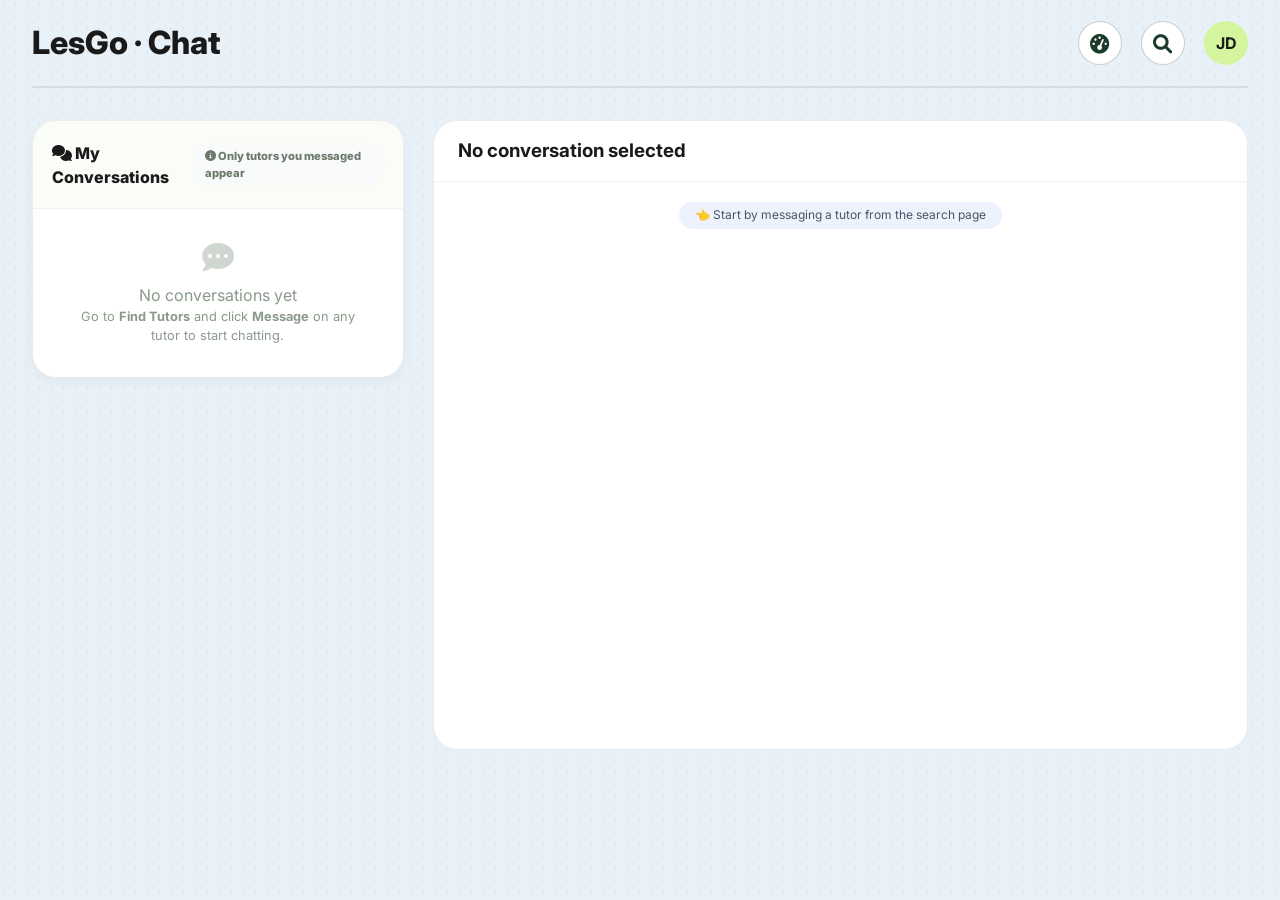
==== chat/index.html @ c5dcb2e4 "nn" ====
<!DOCTYPE html>
<html lang="en">
<head>
  <meta charset="UTF-8">
  <meta name="viewport" content="width=device-width, initial-scale=1.0, viewport-fit=cover">
  <title>LesGo · Tutor Chat & Confirm</title>
  <link href="https://fonts.googleapis.com/css2?family=Inter:opsz,wght@14..32,300;400;500;600;700;800&display=swap" rel="stylesheet">
  <link rel="stylesheet" href="https://cdnjs.cloudflare.com/ajax/libs/font-awesome/6.0.0-beta3/css/all.min.css">
  <style>
    * {
      margin: 0;
      padding: 0;
      box-sizing: border-box;
    }
    body {
      background: #e8f0f8;
      font-family: 'Inter', sans-serif;
      color: #1a1a1a;
      line-height: 1.5;
      min-height: 100vh;
    }
    body::before {
      content: "";
      position: fixed;
      top: 0;
      left: 0;
      width: 100%;
      height: 100%;
      background-image: radial-gradient(circle at 25% 40%, rgba(0,0,0,0.03) 1.5px, transparent 1.5px);
      background-size: 12px 12px;
      pointer-events: none;
      z-index: 0;
    }
    .container {
      max-width: 1400px;
      margin: 0 auto;
      padding: 0 2rem;
      position: relative;
      z-index: 1;
    }
    .navbar {
      display: flex;
      justify-content: space-between;
      align-items: center;
      padding: 1.2rem 0;
      flex-wrap: wrap;
      gap: 1rem;
      border-bottom: 2px solid rgba(0,0,0,0.08);
    }
    .logo h1 {
      font-size: 2rem;
      font-weight: 800;
      color: #1a1a1a;
      cursor: pointer;
    }
    .nav-actions {
      display: flex;
      align-items: center;
      gap: 1.2rem;
    }
    .btn-icon {
      background: white;
      border: 1px solid rgba(0,0,0,0.2);
      width: 44px;
      height: 44px;
      border-radius: 44px;
      display: flex;
      align-items: center;
      justify-content: center;
      cursor: pointer;
      font-size: 1.2rem;
      color: #1a3a2a;
      transition: 0.2s;
    }
    .btn-icon:hover { background: #f0f5ea; transform: translateY(-2px); }
    .user-avatar {
      background: #d4f59e;
      width: 44px;
      height: 44px;
      border-radius: 44px;
      display: flex;
      align-items: center;
      justify-content: center;
      font-weight: 700;
      cursor: pointer;
    }
    .chat-layout {
      display: flex;
      gap: 1.8rem;
      margin: 2rem 0;
      flex-wrap: wrap;
    }
    .conversations-panel {
      flex: 1;
      min-width: 280px;
      background: white;
      border-radius: 1.5rem;
      border: 1px solid rgba(0,0,0,0.08);
      box-shadow: 0 4px 12px rgba(0,0,0,0.04);
      overflow: hidden;
      height: fit-content;
      max-height: 75vh;
      display: flex;
      flex-direction: column;
    }
    .panel-header {
      padding: 1.2rem;
      border-bottom: 1px solid #eef2f0;
      font-weight: 800;
      background: #fafcf8;
      display: flex;
      justify-content: space-between;
      align-items: center;
    }
    .conversation-list {
      overflow-y: auto;
      flex: 1;
    }
    .conv-item {
      display: flex;
      align-items: center;
      gap: 0.8rem;
      padding: 1rem;
      border-bottom: 1px solid #f0f2f5;
      cursor: pointer;
      transition: 0.2s;
    }
    .conv-item:hover { background: #f8faf5; }
    .conv-item.active {
      background: #eef5e5;
      border-left: 4px solid #a8d85c;
    }
    .conv-avatar {
      width: 48px;
      height: 48px;
      background: linear-gradient(135deg, #c8d8e8, #a0b8d0);
      border-radius: 28px;
      display: flex;
      align-items: center;
      justify-content: center;
      font-weight: 700;
    }
    .conv-info h4 { font-size: 1rem; font-weight: 700; }
    .conv-info p { font-size: 0.75rem; color: #5a6e5a; }
    .status-badge {
      font-size: 0.65rem;
      padding: 0.2rem 0.5rem;
      border-radius: 1rem;
      background: #f1f5f9;
    }
    .status-badge.confirmed { background: #d4f59e; color: #2c5a2c; }
    .status-badge.pending { background: #fff3cc; color: #b86f0c; }
    .status-badge.paid { background: #c8e6df; color: #1e5a4a; }
    .chat-panel {
      flex: 2.2;
      min-width: 380px;
      background: white;
      border-radius: 1.5rem;
      border: 1px solid rgba(0,0,0,0.08);
      display: flex;
      flex-direction: column;
      height: 70vh;
    }
    .chat-header {
      padding: 1rem 1.5rem;
      border-bottom: 1px solid #eef2f0;
      display: flex;
      justify-content: space-between;
      align-items: center;
      flex-wrap: wrap;
      gap: 0.5rem;
    }
    .confirm-badge {
      background: #fef3c7;
      padding: 0.3rem 1rem;
      border-radius: 2rem;
      font-size: 0.75rem;
      font-weight: 600;
    }
    .confirm-badge.agreed { background: #d4f59e; color: #1e4a1e; }
    .messages-area {
      flex: 1;
      overflow-y: auto;
      padding: 1.2rem;
      display: flex;
      flex-direction: column;
      gap: 0.8rem;
    }
    .message {
      max-width: 70%;
      padding: 0.6rem 1rem;
      border-radius: 1.2rem;
      font-size: 0.9rem;
    }
    .message.student {
      background: #d4f59e;
      align-self: flex-end;
      border-bottom-right-radius: 0.2rem;
    }
    .message.tutor {
      background: #f1f5f9;
      align-self: flex-start;
      border-bottom-left-radius: 0.2rem;
    }
    .message-system {
      background: #eef2ff;
      text-align: center;
      font-size: 0.75rem;
      color: #4b5563;
      align-self: center;
      padding: 0.3rem 1rem;
      border-radius: 2rem;
      max-width: 90%;
    }
    .chat-input-area {
      padding: 1rem;
      border-top: 1px solid #eef2f0;
      display: flex;
      gap: 0.8rem;
    }
    .chat-input-area input {
      flex: 1;
      padding: 0.8rem;
      border-radius: 2rem;
      border: 1px solid #ddd;
      font-family: 'Inter', sans-serif;
    }
    .send-btn {
      background: #2c3e50;
      color: white;
      border: none;
      border-radius: 2rem;
      padding: 0 1.4rem;
      cursor: pointer;
    }
    .action-buttons {
      display: flex;
      gap: 0.8rem;
      margin-top: 0.5rem;
      padding: 0.5rem 1rem 1rem 1rem;
      flex-wrap: wrap;
      align-items: center;
    }
    .btn-confirm {
      background: #2c6e2c;
      color: white;
      border: none;
      padding: 0.5rem 1.2rem;
      border-radius: 2rem;
      font-weight: 600;
      cursor: pointer;
    }
    .btn-cancel {
      background: #e0e0e0;
      border: none;
      padding: 0.5rem 1.2rem;
      border-radius: 2rem;
      font-weight: 600;
      cursor: pointer;
    }
    .btn-checkout {
      background: #d4f59e;
      color: #1a3a2a;
      border: none;
      padding: 0.7rem 1.8rem;
      border-radius: 2rem;
      font-weight: 800;
      cursor: pointer;
      font-size: 0.9rem;
      transition: 0.2s;
      box-shadow: 0 2px 8px rgba(100,150,50,0.3);
    }
    .btn-checkout:hover {
      background: #c8e888;
      transform: translateY(-2px);
    }
    .toast-msg {
      position: fixed;
      bottom: 24px;
      left: 50%;
      transform: translateX(-50%);
      background: #1a2e28;
      color: white;
      padding: 0.75rem 1.8rem;
      border-radius: 3rem;
      z-index: 1000;
      font-size: 0.85rem;
    }
    .empty-state-chat {
      text-align: center;
      padding: 3rem;
      color: #8a9a8a;
    }
    .demo-note {
      font-size: 0.7rem;
      background: #f9fafb;
      padding: 0.3rem 0.8rem;
      border-radius: 2rem;
      color: #6c7a6c;
    }
    @media (max-width: 800px) {
      .chat-layout { flex-direction: column; }
      .chat-panel { min-width: auto; height: 60vh; }
    }
  </style>
</head>
<body>
<div class="container">
  <div class="navbar">
    <div class="logo" id="homeBtn"><h1>LesGo · Chat</h1></div>
    <div class="nav-actions">
      <button class="btn-icon" id="dashboardBtn" title="Go to Dashboard"><i class="fas fa-tachometer-alt"></i></button>
      <button class="btn-icon" id="searchPageBtn" title="Find Tutors"><i class="fas fa-search"></i></button>
      <div class="user-avatar" id="userMenu">JD</div>
    </div>
  </div>

  <div class="chat-layout">
    <!-- Conversations sidebar -->
    <div class="conversations-panel">
      <div class="panel-header">
        <span><i class="fas fa-comments"></i> My Conversations</span>
        <span class="demo-note"><i class="fas fa-info-circle"></i> Only tutors you messaged appear</span>
      </div>
      <div class="conversation-list" id="conversationList">
        <div class="empty-state-chat" style="padding: 2rem; text-align: center;">
          <i class="fas fa-comment-dots" style="font-size: 2rem; opacity: 0.4;"></i>
          <p style="margin-top: 0.5rem;">No conversations yet</p>
          <p style="font-size: 0.8rem;">Go to <strong>Find Tutors</strong> and click <strong>Message</strong> on any tutor to start chatting.</p>
        </div>
      </div>
    </div>

    <!-- Chat area -->
    <div class="chat-panel" id="chatPanel">
      <div class="chat-header">
        <div>
          <h3 id="chatTutorName">Select a conversation</h3>
          <div id="confirmationStatusArea"></div>
        </div>
        <div id="paymentActionArea"></div>
      </div>
      <div class="messages-area" id="messagesArea">
        <div class="message-system">👈 Choose a conversation from the left to start chatting</div>
      </div>
      <div class="chat-input-area" id="chatInputArea" style="display: none;">
        <input type="text" id="messageInput" placeholder="Discuss timing, price, subject details..." />
        <button class="send-btn" id="sendMsgBtn"><i class="fas fa-paper-plane"></i></button>
      </div>
      <div class="action-buttons" id="actionButtons" style="display: none;"></div>
    </div>
  </div>
</div>

<script>
  // ----------------- DATA MODELS -----------------
  // conversations = only created when user clicks "Message" on search page
  let conversations = [];
  let activeConversationId = null;
  const STORAGE_KEY = 'lesgo_chat_conversations_v3';

  function saveConversations() {
    localStorage.setItem(STORAGE_KEY, JSON.stringify(conversations));
  }

  function loadConversations() {
    const stored = localStorage.getItem(STORAGE_KEY);
    if (stored) {
      conversations = JSON.parse(stored);
    } else {
      conversations = [];
    }
    renderConversationList();
    if (conversations.length > 0 && !activeConversationId) {
      setActiveConversation(conversations[0].id);
    } else if (conversations.length === 0) {
      clearChatPanelForEmpty();
    }
  }

  // Called from search page when user clicks "Message" button
  window.startOrOpenChat = function(tutor) {
    if (!tutor || !tutor.id) {
      console.warn("Invalid tutor data");
      return false;
    }
    let existing = conversations.find(c => c.tutorId === tutor.id);
    if (existing) {
      setActiveConversation(existing.id);
      showToast(`Continuing chat with ${tutor.name}`);
      return true;
    }
    const newConv = {
      id: `conv_${Date.now()}_${tutor.id}`,
      tutorId: tutor.id,
      tutorName: tutor.name,
      tutorAvatar: tutor.avatarInitials || tutor.name.split(' ').map(n=>n[0]).join('').substring(0,2).toUpperCase(),
      subject: tutor.subject,
      hourlyRate: tutor.hourlyRate,
      studentConfirmed: false,
      tutorConfirmed: false,
      paymentCompleted: false,
      scheduled: false,
      messages: [
        { sender: "system", text: `🤝 You started a conversation with ${tutor.name}. Discuss session details (timing, price, topics) and then both confirm.`, timestamp: Date.now() }
      ]
    };
    conversations.push(newConv);
    saveConversations();
    renderConversationList();
    setActiveConversation(newConv.id);
    showToast(`💬 Chat started with ${tutor.name}. Negotiate then confirm!`);
    return true;
  };

  // Listen for cross-tab / same-window events from search page
  window.addEventListener('storage', (e) => {
    if (e.key === STORAGE_KEY) {
      loadConversations();
    }
  });
  window.addEventListener('lesgo-start-chat', (event) => {
    if (event.detail && event.detail.tutor) {
      window.startOrOpenChat(event.detail.tutor);
    }
  });

  function renderConversationList() {
    const container = document.getElementById('conversationList');
    if (!container) return;
    if (conversations.length === 0) {
      container.innerHTML = `<div class="empty-state-chat" style="padding: 2rem; text-align: center;">
          <i class="fas fa-comment-dots" style="font-size: 2rem; opacity: 0.4;"></i>
          <p style="margin-top: 0.5rem;">No conversations yet</p>
          <p style="font-size: 0.8rem;">Go to <strong>Find Tutors</strong> and click <strong>Message</strong> on any tutor to start chatting.</p>
        </div>`;
      return;
    }
    container.innerHTML = conversations.map(conv => {
      let statusClass = 'pending';
      let statusText = '💬 Negotiating';
      if (conv.paymentCompleted) {
        statusClass = 'paid';
        statusText = '✅ Scheduled & Paid';
      } else if (conv.studentConfirmed && conv.tutorConfirmed) {
        statusClass = 'confirmed';
        statusText = '✓ Both Confirmed - Ready';
      } else if (conv.studentConfirmed) {
        statusText = 'You confirmed · awaiting tutor';
      } else if (conv.tutorConfirmed) {
        statusText = 'Tutor confirmed · your turn';
      }
      return `
        <div class="conv-item ${activeConversationId === conv.id ? 'active' : ''}" data-id="${conv.id}">
          <div class="conv-avatar">${escapeHtml(conv.tutorAvatar)}</div>
          <div class="conv-info">
            <h4>${escapeHtml(conv.tutorName)}</h4>
            <p>${escapeHtml(conv.subject)} · $${conv.hourlyRate}/hr</p>
            <span class="status-badge ${statusClass}">${statusText}</span>
          </div>
        </div>
      `;
    }).join('');
    document.querySelectorAll('.conv-item').forEach(el => {
      el.addEventListener('click', () => {
        const id = el.getAttribute('data-id');
        if (id) setActiveConversation(id);
      });
    });
  }

  function setActiveConversation(convId) {
    activeConversationId = convId;
    renderConversationList();
    renderChatArea();
  }

  function clearChatPanelForEmpty() {
    const messagesDiv = document.getElementById('messagesArea');
    const chatInputDiv = document.getElementById('chatInputArea');
    const actionDiv = document.getElementById('actionButtons');
    const chatTutorNameSpan = document.getElementById('chatTutorName');
    const confirmationStatusArea = document.getElementById('confirmationStatusArea');
    const paymentActionArea = document.getElementById('paymentActionArea');
    if (chatTutorNameSpan) chatTutorNameSpan.innerText = 'No conversation selected';
    if (confirmationStatusArea) confirmationStatusArea.innerHTML = '';
    if (paymentActionArea) paymentActionArea.innerHTML = '';
    if (messagesDiv) messagesDiv.innerHTML = '<div class="message-system">👈 Start by messaging a tutor from the search page</div>';
    if (chatInputDiv) chatInputDiv.style.display = 'none';
    if (actionDiv) actionDiv.style.display = 'none';
  }

  function renderChatArea() {
    const conv = conversations.find(c => c.id === activeConversationId);
    const messagesDiv = document.getElementById('messagesArea');
    const chatInputDiv = document.getElementById('chatInputArea');
    const actionDiv = document.getElementById('actionButtons');
    const chatTutorNameSpan = document.getElementById('chatTutorName');
    const confirmationStatusArea = document.getElementById('confirmationStatusArea');
    const paymentActionArea = document.getElementById('paymentActionArea');

    if (!conv) {
      if (conversations.length === 0) {
        clearChatPanelForEmpty();
      } else {
        messagesDiv.innerHTML = '<div class="message-system">Select a conversation</div>';
        chatInputDiv.style.display = 'none';
        actionDiv.style.display = 'none';
        if(chatTutorNameSpan) chatTutorNameSpan.innerText = 'No chat selected';
      }
      return;
    }

    chatTutorNameSpan.innerText = `${conv.tutorName} · ${conv.subject} ($${conv.hourlyRate}/hr)`;
    
    let confirmHtml = '';
    if (conv.paymentCompleted) {
      confirmHtml = `<span class="confirm-badge agreed"><i class="fas fa-check-circle"></i> Paid & Scheduled ✓</span>`;
    } else if (conv.studentConfirmed && conv.tutorConfirmed) {
      confirmHtml = `<span class="confirm-badge agreed"><i class="fas fa-handshake"></i> Both agreed! Ready to checkout</span>`;
    } else if (conv.studentConfirmed) {
      confirmHtml = `<span class="confirm-badge"><i class="fas fa-clock"></i> You confirmed · waiting tutor</span>`;
    } else if (conv.tutorConfirmed) {
      confirmHtml = `<span class="confirm-badge"><i class="fas fa-clock"></i> Tutor confirmed · click "Confirm" to accept</span>`;
    } else {
      confirmHtml = `<span class="confirm-badge">💬 Discuss timing/price, then confirm</span>`;
    }
    confirmationStatusArea.innerHTML = confirmHtml;

    // Show CHECKOUT button when both confirmed AND not paid yet
    if (!conv.paymentCompleted && conv.studentConfirmed && conv.tutorConfirmed) {
      paymentActionArea.innerHTML = `<button class="btn-checkout" id="checkoutNowBtn"><i class="fas fa-shopping-cart"></i> Proceed to Checkout ($${conv.hourlyRate})</button>`;
      const checkoutBtn = document.getElementById('checkoutNowBtn');
      if (checkoutBtn) checkoutBtn.onclick = () => redirectToTransactionPage(conv);
    } else if (!conv.paymentCompleted && (conv.studentConfirmed || conv.tutorConfirmed)) {
      paymentActionArea.innerHTML = `<span style="font-size:0.75rem; color:#5a6e5a;"><i class="fas fa-info-circle"></i> Both need to confirm before checkout</span>`;
    } else if (conv.paymentCompleted) {
      paymentActionArea.innerHTML = `<span class="confirm-badge agreed"><i class="fas fa-calendar-check"></i> Session scheduled! Chat continues.</span>`;
    } else {
      paymentActionArea.innerHTML = '';
    }

    // Render messages
    messagesDiv.innerHTML = '';
    conv.messages.forEach(msg => {
      const msgDiv = document.createElement('div');
      if (msg.sender === 'student') msgDiv.className = 'message student';
      else if (msg.sender === 'tutor') msgDiv.className = 'message tutor';
      else msgDiv.className = 'message-system';
      msgDiv.innerText = msg.text;
      messagesDiv.appendChild(msgDiv);
    });
    messagesDiv.scrollTop = messagesDiv.scrollHeight;

    chatInputDiv.style.display = 'flex';
    
    // Action buttons for confirmation (only if not paid)
    if (!conv.paymentCompleted) {
      let confirmBtnHtml = '';
      if (!conv.studentConfirmed && !conv.tutorConfirmed) {
        confirmBtnHtml = `<button class="btn-confirm" id="studentConfirmBtn"><i class="fas fa-check"></i> I Confirm Agreement</button>`;
      } else if (conv.studentConfirmed && !conv.tutorConfirmed) {
        confirmBtnHtml = `<span style="font-size:0.8rem; padding:0.5rem;">⏳ Waiting for tutor confirmation...</span>
                          <button class="btn-cancel" id="cancelAgreementBtn">Cancel</button>`;
      } else if (!conv.studentConfirmed && conv.tutorConfirmed) {
        confirmBtnHtml = `<button class="btn-confirm" id="studentConfirmBtn"><i class="fas fa-handshake"></i> Accept & Confirm</button>`;
      } else if (conv.studentConfirmed && conv.tutorConfirmed) {
        confirmBtnHtml = `<span style="color:#2e7d32;"><i class="fas fa-check-circle"></i> Agreement reached! Use the checkout button above.</span>`;
      }
      actionDiv.style.display = 'flex';
      actionDiv.innerHTML = confirmBtnHtml + (conv.studentConfirmed && !conv.tutorConfirmed ? '' : (conv.tutorConfirmed && !conv.studentConfirmed ? '' : (conv.studentConfirmed && conv.tutorConfirmed ? '' : `<button class="btn-cancel" id="cancelAgreementBtn">Cancel / Decline</button>`)));
      
      const confirmBtn = document.getElementById('studentConfirmBtn');
      if (confirmBtn) confirmBtn.onclick = () => studentConfirm(conv.id);
      const cancelBtn = document.getElementById('cancelAgreementBtn');
      if (cancelBtn) cancelBtn.onclick = () => cancelAgreement(conv.id);
      
      // Demo tutor confirm button (simulates second party)
      if (!conv.tutorConfirmed && !conv.paymentCompleted) {
        if (!document.getElementById('simTutorConfirmBtn')) {
          const tutorBtn = document.createElement('button');
          tutorBtn.id = 'simTutorConfirmBtn';
          tutorBtn.style.background = '#edf2f0';
          tutorBtn.style.border = 'none';
          tutorBtn.style.borderRadius = '2rem';
          tutorBtn.style.padding = '0.4rem 1rem';
          tutorBtn.style.fontSize = '0.75rem';
          tutorBtn.style.cursor = 'pointer';
          tutorBtn.innerHTML = '<i class="fas fa-user-check"></i> 🧑‍🏫 Tutor: Confirm';
          tutorBtn.onclick = () => simulateTutorConfirm(conv.id);
          actionDiv.appendChild(tutorBtn);
        }
      }
    } else {
      actionDiv.style.display = 'flex';
      actionDiv.innerHTML = `<span style="color:#2b5e2b;"><i class="fas fa-chalkboard-user"></i> Session scheduled! You can continue chatting.</span>`;
    }
  }

  // Student confirms agreement
  function studentConfirm(convId) {
    const conv = conversations.find(c => c.id === convId);
    if (!conv || conv.paymentCompleted) return;
    if (conv.tutorConfirmed) {
      conv.studentConfirmed = true;
      addSystemMessage(convId, "🎉 You confirmed the agreement! Both parties have accepted. Now proceed to checkout.");
    } else {
      conv.studentConfirmed = true;
      addSystemMessage(convId, "✅ You confirmed the terms. Waiting for tutor confirmation...");
    }
    saveConversations();
    renderConversationList();
    renderChatArea();
    showToast("You confirmed the agreement.");
  }

  // Tutor confirm (demo button)
  function simulateTutorConfirm(convId) {
    const conv = conversations.find(c => c.id === convId);
    if (!conv || conv.paymentCompleted) return;
    if (!conv.tutorConfirmed) {
      conv.tutorConfirmed = true;
      addSystemMessage(convId, "📚 Tutor confirmed the agreement!");
      if (conv.studentConfirmed) {
        addSystemMessage(convId, "🎉 Both parties have confirmed! Click 'Proceed to Checkout' to complete payment.");
      } else {
        addSystemMessage(convId, "Tutor accepted. Please click 'Confirm Agreement' to finalize.");
      }
      saveConversations();
      renderConversationList();
      renderChatArea();
      showToast("Tutor confirmed the agreement.");
    } else {
      showToast("Tutor already confirmed.");
    }
  }

  function cancelAgreement(convId) {
    const conv = conversations.find(c => c.id === convId);
    if (conv && !conv.paymentCompleted) {
      conv.studentConfirmed = false;
      conv.tutorConfirmed = false;
      addSystemMessage(convId, "❌ Agreement cancelled. You can renegotiate terms in chat.");
      saveConversations();
      renderConversationList();
      renderChatArea();
      showToast("Agreement cancelled.");
    }
  }

  // ----- REDIRECT TO TRANSACTION PAGE (folder called "transaction") -----
  // This function redirects to the user's existing transaction page
  // Assumes folder structure: /transaction/ (e.g., transaction.html or index.html)
  function redirectToTransactionPage(conv) {
    if (!conv.studentConfirmed || !conv.tutorConfirmed) {
      showToast("Both parties must confirm the agreement before checkout.");
      return;
    }
    if (conv.paymentCompleted) {
      showToast("This session has already been paid for.");
      return;
    }
    
    // Store pending transaction details so transaction page can pick them up
    const pendingTx = {
      tutorId: conv.tutorId,
      tutorName: conv.tutorName,
      subject: conv.subject,
      amount: conv.hourlyRate,
      conversationId: conv.id,
      timestamp: Date.now()
    };
    localStorage.setItem('lesgo_pending_transaction', JSON.stringify(pendingTx));
    
    // Redirect to transaction folder
    // The user said: "connect it to a folder called transaction"
    // We'll navigate to /transaction/index.html or /transaction/transaction.html
    // Try common patterns
    showToast("Redirecting to checkout...");
    setTimeout(() => {
      // Attempt to go to transaction page (adjust path as needed)
      window.location.href = './transaction/index.html';
    }, 300);
    
    // Fallback after 1 second if redirect fails? We'll add a safety console log
    setTimeout(() => {
      // If still on same page, try alternative
      if (window.location.href.includes('chat')) {
        console.warn("Transaction folder not found. Please ensure /transaction/index.html exists.");
        showToast("⚠️ Transaction page not found. Please create /transaction/index.html");
      }
    }, 1000);
  }

  function addSystemMessage(convId, text) {
    const conv = conversations.find(c => c.id === convId);
    if (conv) {
      conv.messages.push({ sender: "system", text: text, timestamp: Date.now() });
      saveConversations();
    }
  }

  function sendMessage() {
    if (!activeConversationId) return;
    const input = document.getElementById('messageInput');
    const text = input.value.trim();
    if (!text) return;
    const conv = conversations.find(c => c.id === activeConversationId);
    if (conv) {
      conv.messages.push({ sender: "student", text: text, timestamp: Date.now() });
      saveConversations();
      renderChatArea();
      input.value = '';
      const msgsDiv = document.getElementById('messagesArea');
      if (msgsDiv) msgsDiv.scrollTop = msgsDiv.scrollHeight;
    }
  }

  function escapeHtml(str) {
    if(!str) return '';
    return str.replace(/[&<>]/g, function(m) { if(m === '&') return '&amp;'; if(m === '<') return '&lt;'; if(m === '>') return '&gt;'; return m;});
  }

  function showToast(msg) {
    let existing = document.querySelector('.toast-msg');
    if(existing) existing.remove();
    const toast = document.createElement('div');
    toast.className = 'toast-msg';
    toast.innerText = msg;
    document.body.appendChild(toast);
    setTimeout(() => { toast.style.opacity = '0'; setTimeout(()=>toast.remove(), 300); }, 2500);
  }

  // Navigation buttons
  document.getElementById('dashboardBtn')?.addEventListener('click', () => {
    window.location.href = 'dashboard.html';
  });
  document.getElementById('searchPageBtn')?.addEventListener('click', () => {
    window.location.href = 'search.html';
  });
  document.getElementById('homeBtn')?.addEventListener('click', () => location.reload());
  document.getElementById('userMenu')?.addEventListener('click', () => alert("Student: Jordan Davis"));

  document.getElementById('sendMsgBtn')?.addEventListener('click', sendMessage);
  document.getElementById('messageInput')?.addEventListener('keypress', (e) => { if(e.key === 'Enter') sendMessage(); });

  loadConversations();
</script>
</body>
</html>
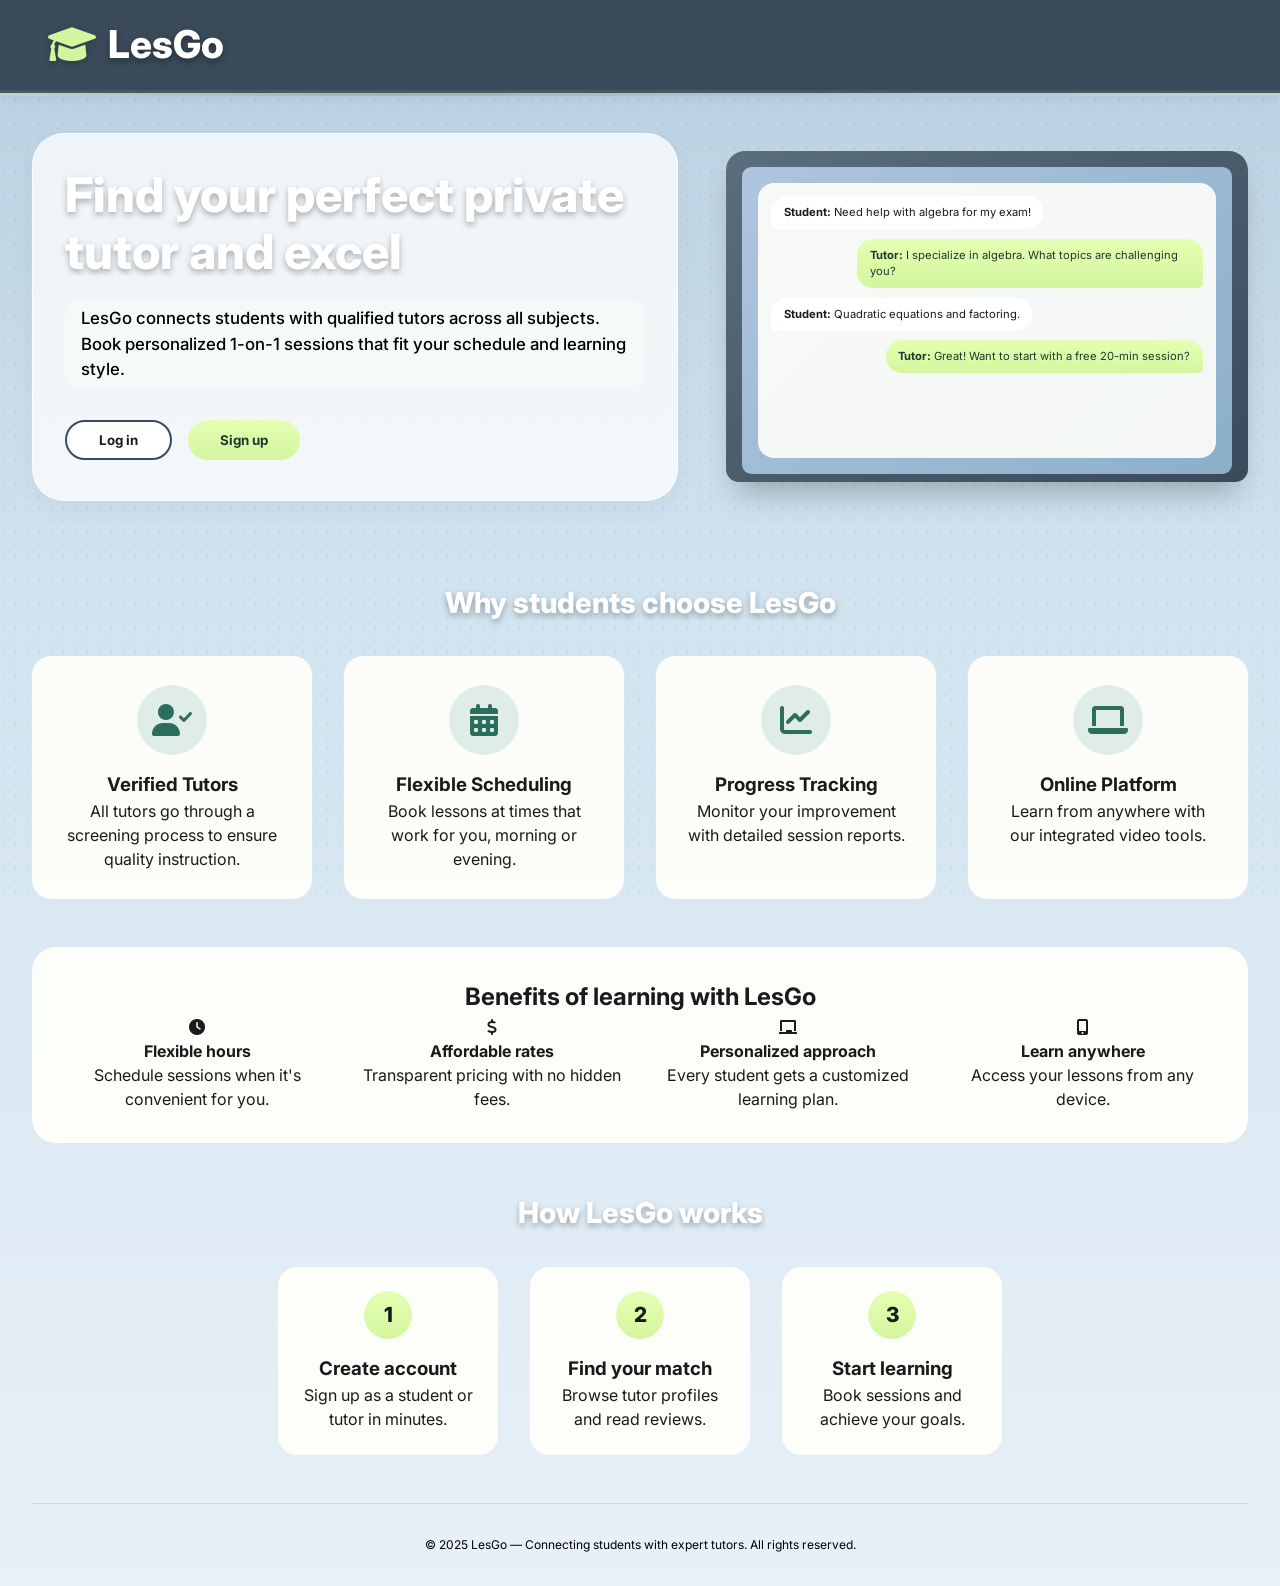
==== commit 0445e083: "nn" ====
--- a/chat/index.html
+++ b/chat/index.html
@@ -3,748 +3,434 @@
 <head>
   <meta charset="UTF-8">
   <meta name="viewport" content="width=device-width, initial-scale=1.0, viewport-fit=cover">
-  <title>LesGo · Tutor Chat & Confirm</title>
-  <link href="https://fonts.googleapis.com/css2?family=Inter:opsz,wght@14..32,300;400;500;600;700;800&display=swap" rel="stylesheet">
+  <title>LesGo · Messages</title>
+  <link href="https://fonts.googleapis.com/css2?family=Inter:opsz,wght@14..32,300;14..32,400;14..32,500;14..32,600;14..32,700;14..32,800&display=swap" rel="stylesheet">
   <link rel="stylesheet" href="https://cdnjs.cloudflare.com/ajax/libs/font-awesome/6.0.0-beta3/css/all.min.css">
   <style>
-    * {
-      margin: 0;
-      padding: 0;
-      box-sizing: border-box;
-    }
+    * { margin: 0; padding: 0; box-sizing: border-box; }
     body {
-      background: #e8f0f8;
+      background: linear-gradient(180deg, #b8cfe0 0%, #d2e4f0 100%);
       font-family: 'Inter', sans-serif;
-      color: #1a1a1a;
-      line-height: 1.5;
-      min-height: 100vh;
-    }
-    body::before {
-      content: "";
-      position: fixed;
-      top: 0;
-      left: 0;
-      width: 100%;
-      height: 100%;
-      background-image: radial-gradient(circle at 25% 40%, rgba(0,0,0,0.03) 1.5px, transparent 1.5px);
-      background-size: 12px 12px;
-      pointer-events: none;
-      z-index: 0;
-    }
-    .container {
+      height: 100vh;
+      overflow: hidden;
+    }
+    .chat-container {
+      display: flex;
+      height: 100vh;
       max-width: 1400px;
       margin: 0 auto;
-      padding: 0 2rem;
-      position: relative;
-      z-index: 1;
-    }
-    .navbar {
-      display: flex;
-      justify-content: space-between;
-      align-items: center;
-      padding: 1.2rem 0;
-      flex-wrap: wrap;
+      background: rgba(255,255,255,0.95);
+      box-shadow: 0 0 40px rgba(0,0,0,0.1);
+    }
+    .chat-sidebar {
+      width: 320px;
+      background: white;
+      border-right: 1px solid #e0e0e0;
+      display: flex;
+      flex-direction: column;
+    }
+    .sidebar-header {
+      padding: 1.5rem;
+      background: #3a4a5a;
+      color: white;
+    }
+    .sidebar-header h2 {
+      font-size: 1.3rem;
+      display: flex;
+      align-items: center;
+      gap: 0.5rem;
+    }
+    .back-btn {
+      background: rgba(255,255,255,0.2);
+      border: none;
+      color: white;
+      padding: 0.5rem 1rem;
+      border-radius: 2rem;
+      cursor: pointer;
+      margin-top: 1rem;
+      font-size: 0.8rem;
+      transition: all 0.2s;
+      display: flex;
+      align-items: center;
+      gap: 0.5rem;
+      width: 100%;
+      justify-content: center;
+    }
+    .back-btn:hover {
+      background: rgba(255,255,255,0.3);
+      transform: translateX(-2px);
+    }
+    .chat-list {
+      flex: 1;
+      overflow-y: auto;
+    }
+    .chat-list-item {
+      display: flex;
+      align-items: center;
       gap: 1rem;
-      border-bottom: 2px solid rgba(0,0,0,0.08);
-    }
-    .logo h1 {
-      font-size: 2rem;
-      font-weight: 800;
-      color: #1a1a1a;
+      padding: 1rem;
+      border-bottom: 1px solid #eee;
       cursor: pointer;
-    }
-    .nav-actions {
-      display: flex;
-      align-items: center;
-      gap: 1.2rem;
-    }
-    .btn-icon {
-      background: white;
-      border: 1px solid rgba(0,0,0,0.2);
-      width: 44px;
-      height: 44px;
-      border-radius: 44px;
-      display: flex;
-      align-items: center;
-      justify-content: center;
-      cursor: pointer;
-      font-size: 1.2rem;
-      color: #1a3a2a;
-      transition: 0.2s;
-    }
-    .btn-icon:hover { background: #f0f5ea; transform: translateY(-2px); }
-    .user-avatar {
-      background: #d4f59e;
-      width: 44px;
-      height: 44px;
-      border-radius: 44px;
+      transition: background 0.2s;
+    }
+    .chat-list-item:hover, .chat-list-item.active {
+      background: #f0f7e8;
+    }
+    .chat-avatar {
+      width: 52px;
+      height: 52px;
+      background: linear-gradient(135deg, #c8d8e8, #a0b8d0);
+      border-radius: 16px;
       display: flex;
       align-items: center;
       justify-content: center;
       font-weight: 700;
-      cursor: pointer;
-    }
-    .chat-layout {
-      display: flex;
-      gap: 1.8rem;
-      margin: 2rem 0;
-      flex-wrap: wrap;
-    }
-    .conversations-panel {
+      font-size: 1.1rem;
+    }
+    .chat-info {
       flex: 1;
-      min-width: 280px;
+    }
+    .chat-name {
+      font-weight: 700;
+      margin-bottom: 0.2rem;
+    }
+    .chat-preview {
+      font-size: 0.75rem;
+      color: #666;
+      white-space: nowrap;
+      overflow: hidden;
+      text-overflow: ellipsis;
+    }
+    .chat-time {
+      font-size: 0.7rem;
+      color: #999;
+    }
+    .chat-main {
+      flex: 1;
+      display: flex;
+      flex-direction: column;
+      background: #f8faf8;
+    }
+    .chat-header {
+      padding: 1rem 1.5rem;
       background: white;
-      border-radius: 1.5rem;
-      border: 1px solid rgba(0,0,0,0.08);
-      box-shadow: 0 4px 12px rgba(0,0,0,0.04);
-      overflow: hidden;
-      height: fit-content;
-      max-height: 75vh;
-      display: flex;
-      flex-direction: column;
-    }
-    .panel-header {
-      padding: 1.2rem;
-      border-bottom: 1px solid #eef2f0;
-      font-weight: 800;
-      background: #fafcf8;
-      display: flex;
-      justify-content: space-between;
-      align-items: center;
-    }
-    .conversation-list {
-      overflow-y: auto;
-      flex: 1;
-    }
-    .conv-item {
-      display: flex;
-      align-items: center;
-      gap: 0.8rem;
-      padding: 1rem;
-      border-bottom: 1px solid #f0f2f5;
-      cursor: pointer;
-      transition: 0.2s;
-    }
-    .conv-item:hover { background: #f8faf5; }
-    .conv-item.active {
-      background: #eef5e5;
-      border-left: 4px solid #a8d85c;
-    }
-    .conv-avatar {
+      border-bottom: 1px solid #e0e0e0;
+      display: flex;
+      align-items: center;
+      gap: 1rem;
+    }
+    .chat-header-avatar {
       width: 48px;
       height: 48px;
       background: linear-gradient(135deg, #c8d8e8, #a0b8d0);
-      border-radius: 28px;
+      border-radius: 14px;
       display: flex;
       align-items: center;
       justify-content: center;
       font-weight: 700;
     }
-    .conv-info h4 { font-size: 1rem; font-weight: 700; }
-    .conv-info p { font-size: 0.75rem; color: #5a6e5a; }
-    .status-badge {
-      font-size: 0.65rem;
-      padding: 0.2rem 0.5rem;
-      border-radius: 1rem;
-      background: #f1f5f9;
-    }
-    .status-badge.confirmed { background: #d4f59e; color: #2c5a2c; }
-    .status-badge.pending { background: #fff3cc; color: #b86f0c; }
-    .status-badge.paid { background: #c8e6df; color: #1e5a4a; }
-    .chat-panel {
-      flex: 2.2;
-      min-width: 380px;
-      background: white;
-      border-radius: 1.5rem;
-      border: 1px solid rgba(0,0,0,0.08);
-      display: flex;
-      flex-direction: column;
-      height: 70vh;
-    }
-    .chat-header {
-      padding: 1rem 1.5rem;
-      border-bottom: 1px solid #eef2f0;
-      display: flex;
-      justify-content: space-between;
-      align-items: center;
-      flex-wrap: wrap;
-      gap: 0.5rem;
-    }
-    .confirm-badge {
-      background: #fef3c7;
-      padding: 0.3rem 1rem;
-      border-radius: 2rem;
-      font-size: 0.75rem;
-      font-weight: 600;
-    }
-    .confirm-badge.agreed { background: #d4f59e; color: #1e4a1e; }
+    .chat-header-info h3 { margin-bottom: 0.2rem; }
+    .chat-header-info p { font-size: 0.75rem; color: #4f772d; }
     .messages-area {
       flex: 1;
       overflow-y: auto;
-      padding: 1.2rem;
+      padding: 1.5rem;
       display: flex;
       flex-direction: column;
-      gap: 0.8rem;
+      gap: 1rem;
     }
     .message {
+      display: flex;
       max-width: 70%;
-      padding: 0.6rem 1rem;
+    }
+    .message.sent {
+      align-self: flex-end;
+      justify-content: flex-end;
+    }
+    .message.received {
+      align-self: flex-start;
+    }
+    .message-bubble {
+      padding: 0.75rem 1rem;
       border-radius: 1.2rem;
-      font-size: 0.9rem;
-    }
-    .message.student {
-      background: #d4f59e;
-      align-self: flex-end;
-      border-bottom-right-radius: 0.2rem;
-    }
-    .message.tutor {
-      background: #f1f5f9;
-      align-self: flex-start;
-      border-bottom-left-radius: 0.2rem;
-    }
-    .message-system {
-      background: #eef2ff;
+      max-width: 100%;
+    }
+    .message.sent .message-bubble {
+      background: linear-gradient(135deg, #d4f59e, #c0e87a);
+      color: #1a3a2a;
+      border-bottom-right-radius: 0.3rem;
+    }
+    .message.received .message-bubble {
+      background: white;
+      border: 1px solid #e0e0e0;
+      border-bottom-left-radius: 0.3rem;
+    }
+    .message-time {
+      font-size: 0.65rem;
+      color: #999;
+      margin-top: 0.2rem;
+      text-align: right;
+    }
+    .message-input-area {
+      padding: 1rem 1.5rem;
+      background: white;
+      border-top: 1px solid #e0e0e0;
+      display: flex;
+      gap: 1rem;
+    }
+    .message-input-area input {
+      flex: 1;
+      padding: 0.8rem 1rem;
+      border: 1px solid #ddd;
+      border-radius: 2rem;
+      font-family: 'Inter', sans-serif;
+    }
+    .message-input-area button {
+      background: linear-gradient(135deg, #d4f59e, #c0e87a);
+      border: none;
+      padding: 0.8rem 1.5rem;
+      border-radius: 2rem;
+      cursor: pointer;
+      font-weight: 600;
+      transition: all 0.2s;
+    }
+    .message-input-area button:hover {
+      transform: scale(1.02);
+    }
+    .empty-state {
       text-align: center;
-      font-size: 0.75rem;
-      color: #4b5563;
-      align-self: center;
-      padding: 0.3rem 1rem;
-      border-radius: 2rem;
-      max-width: 90%;
-    }
-    .chat-input-area {
-      padding: 1rem;
-      border-top: 1px solid #eef2f0;
-      display: flex;
-      gap: 0.8rem;
-    }
-    .chat-input-area input {
-      flex: 1;
-      padding: 0.8rem;
-      border-radius: 2rem;
-      border: 1px solid #ddd;
-      font-family: 'Inter', sans-serif;
-    }
-    .send-btn {
-      background: #2c3e50;
-      color: white;
-      border: none;
-      border-radius: 2rem;
-      padding: 0 1.4rem;
-      cursor: pointer;
-    }
-    .action-buttons {
-      display: flex;
-      gap: 0.8rem;
-      margin-top: 0.5rem;
-      padding: 0.5rem 1rem 1rem 1rem;
-      flex-wrap: wrap;
-      align-items: center;
-    }
-    .btn-confirm {
-      background: #2c6e2c;
-      color: white;
-      border: none;
-      padding: 0.5rem 1.2rem;
-      border-radius: 2rem;
-      font-weight: 600;
-      cursor: pointer;
-    }
-    .btn-cancel {
-      background: #e0e0e0;
-      border: none;
-      padding: 0.5rem 1.2rem;
-      border-radius: 2rem;
-      font-weight: 600;
-      cursor: pointer;
-    }
-    .btn-checkout {
-      background: #d4f59e;
-      color: #1a3a2a;
-      border: none;
-      padding: 0.7rem 1.8rem;
-      border-radius: 2rem;
-      font-weight: 800;
-      cursor: pointer;
-      font-size: 0.9rem;
-      transition: 0.2s;
-      box-shadow: 0 2px 8px rgba(100,150,50,0.3);
-    }
-    .btn-checkout:hover {
-      background: #c8e888;
-      transform: translateY(-2px);
-    }
-    .toast-msg {
-      position: fixed;
-      bottom: 24px;
-      left: 50%;
-      transform: translateX(-50%);
-      background: #1a2e28;
-      color: white;
-      padding: 0.75rem 1.8rem;
-      border-radius: 3rem;
-      z-index: 1000;
-      font-size: 0.85rem;
-    }
-    .empty-state-chat {
-      text-align: center;
+      color: #999;
       padding: 3rem;
-      color: #8a9a8a;
-    }
-    .demo-note {
-      font-size: 0.7rem;
-      background: #f9fafb;
-      padding: 0.3rem 0.8rem;
-      border-radius: 2rem;
-      color: #6c7a6c;
-    }
-    @media (max-width: 800px) {
-      .chat-layout { flex-direction: column; }
-      .chat-panel { min-width: auto; height: 60vh; }
+    }
+    @media (max-width: 768px) {
+      .chat-sidebar { width: 280px; }
+      .message { max-width: 85%; }
     }
   </style>
 </head>
 <body>
-<div class="container">
-  <div class="navbar">
-    <div class="logo" id="homeBtn"><h1>LesGo · Chat</h1></div>
-    <div class="nav-actions">
-      <button class="btn-icon" id="dashboardBtn" title="Go to Dashboard"><i class="fas fa-tachometer-alt"></i></button>
-      <button class="btn-icon" id="searchPageBtn" title="Find Tutors"><i class="fas fa-search"></i></button>
-      <div class="user-avatar" id="userMenu">JD</div>
+  <div class="chat-container">
+    <div class="chat-sidebar">
+      <div class="sidebar-header">
+        <h2><i class="fas fa-comment-dots"></i> Messages</h2>
+        <button class="back-btn" id="backToDashboardBtn">
+          <i class="fas fa-arrow-left"></i> Back to Dashboard
+        </button>
+      </div>
+      <div class="chat-list" id="chatList"></div>
     </div>
-  </div>
-
-  <div class="chat-layout">
-    <!-- Conversations sidebar -->
-    <div class="conversations-panel">
-      <div class="panel-header">
-        <span><i class="fas fa-comments"></i> My Conversations</span>
-        <span class="demo-note"><i class="fas fa-info-circle"></i> Only tutors you messaged appear</span>
-      </div>
-      <div class="conversation-list" id="conversationList">
-        <div class="empty-state-chat" style="padding: 2rem; text-align: center;">
-          <i class="fas fa-comment-dots" style="font-size: 2rem; opacity: 0.4;"></i>
-          <p style="margin-top: 0.5rem;">No conversations yet</p>
-          <p style="font-size: 0.8rem;">Go to <strong>Find Tutors</strong> and click <strong>Message</strong> on any tutor to start chatting.</p>
+    
+    <div class="chat-main">
+      <div id="chatMainArea">
+        <div class="empty-state" style="height:100%; display:flex; flex-direction:column; justify-content:center; align-items:center;">
+          <i class="fas fa-comments" style="font-size:3rem; color:#ccc; margin-bottom:1rem;"></i>
+          <p>Select a chat to start messaging</p>
         </div>
       </div>
     </div>
-
-    <!-- Chat area -->
-    <div class="chat-panel" id="chatPanel">
-      <div class="chat-header">
-        <div>
-          <h3 id="chatTutorName">Select a conversation</h3>
-          <div id="confirmationStatusArea"></div>
-        </div>
-        <div id="paymentActionArea"></div>
-      </div>
-      <div class="messages-area" id="messagesArea">
-        <div class="message-system">👈 Choose a conversation from the left to start chatting</div>
-      </div>
-      <div class="chat-input-area" id="chatInputArea" style="display: none;">
-        <input type="text" id="messageInput" placeholder="Discuss timing, price, subject details..." />
-        <button class="send-btn" id="sendMsgBtn"><i class="fas fa-paper-plane"></i></button>
-      </div>
-      <div class="action-buttons" id="actionButtons" style="display: none;"></div>
-    </div>
   </div>
-</div>
-
-<script>
-  // ----------------- DATA MODELS -----------------
-  // conversations = only created when user clicks "Message" on search page
-  let conversations = [];
-  let activeConversationId = null;
-  const STORAGE_KEY = 'lesgo_chat_conversations_v3';
-
-  function saveConversations() {
-    localStorage.setItem(STORAGE_KEY, JSON.stringify(conversations));
-  }
-
-  function loadConversations() {
-    const stored = localStorage.getItem(STORAGE_KEY);
-    if (stored) {
-      conversations = JSON.parse(stored);
-    } else {
-      conversations = [];
-    }
-    renderConversationList();
-    if (conversations.length > 0 && !activeConversationId) {
-      setActiveConversation(conversations[0].id);
-    } else if (conversations.length === 0) {
-      clearChatPanelForEmpty();
-    }
-  }
-
-  // Called from search page when user clicks "Message" button
-  window.startOrOpenChat = function(tutor) {
-    if (!tutor || !tutor.id) {
-      console.warn("Invalid tutor data");
-      return false;
-    }
-    let existing = conversations.find(c => c.tutorId === tutor.id);
-    if (existing) {
-      setActiveConversation(existing.id);
-      showToast(`Continuing chat with ${tutor.name}`);
-      return true;
-    }
-    const newConv = {
-      id: `conv_${Date.now()}_${tutor.id}`,
-      tutorId: tutor.id,
-      tutorName: tutor.name,
-      tutorAvatar: tutor.avatarInitials || tutor.name.split(' ').map(n=>n[0]).join('').substring(0,2).toUpperCase(),
-      subject: tutor.subject,
-      hourlyRate: tutor.hourlyRate,
-      studentConfirmed: false,
-      tutorConfirmed: false,
-      paymentCompleted: false,
-      scheduled: false,
-      messages: [
-        { sender: "system", text: `🤝 You started a conversation with ${tutor.name}. Discuss session details (timing, price, topics) and then both confirm.`, timestamp: Date.now() }
-      ]
-    };
-    conversations.push(newConv);
-    saveConversations();
-    renderConversationList();
-    setActiveConversation(newConv.id);
-    showToast(`💬 Chat started with ${tutor.name}. Negotiate then confirm!`);
-    return true;
-  };
-
-  // Listen for cross-tab / same-window events from search page
-  window.addEventListener('storage', (e) => {
-    if (e.key === STORAGE_KEY) {
-      loadConversations();
-    }
-  });
-  window.addEventListener('lesgo-start-chat', (event) => {
-    if (event.detail && event.detail.tutor) {
-      window.startOrOpenChat(event.detail.tutor);
-    }
-  });
-
-  function renderConversationList() {
-    const container = document.getElementById('conversationList');
-    if (!container) return;
-    if (conversations.length === 0) {
-      container.innerHTML = `<div class="empty-state-chat" style="padding: 2rem; text-align: center;">
-          <i class="fas fa-comment-dots" style="font-size: 2rem; opacity: 0.4;"></i>
-          <p style="margin-top: 0.5rem;">No conversations yet</p>
-          <p style="font-size: 0.8rem;">Go to <strong>Find Tutors</strong> and click <strong>Message</strong> on any tutor to start chatting.</p>
-        </div>`;
-      return;
-    }
-    container.innerHTML = conversations.map(conv => {
-      let statusClass = 'pending';
-      let statusText = '💬 Negotiating';
-      if (conv.paymentCompleted) {
-        statusClass = 'paid';
-        statusText = '✅ Scheduled & Paid';
-      } else if (conv.studentConfirmed && conv.tutorConfirmed) {
-        statusClass = 'confirmed';
-        statusText = '✓ Both Confirmed - Ready';
-      } else if (conv.studentConfirmed) {
-        statusText = 'You confirmed · awaiting tutor';
-      } else if (conv.tutorConfirmed) {
-        statusText = 'Tutor confirmed · your turn';
-      }
-      return `
-        <div class="conv-item ${activeConversationId === conv.id ? 'active' : ''}" data-id="${conv.id}">
-          <div class="conv-avatar">${escapeHtml(conv.tutorAvatar)}</div>
-          <div class="conv-info">
-            <h4>${escapeHtml(conv.tutorName)}</h4>
-            <p>${escapeHtml(conv.subject)} · $${conv.hourlyRate}/hr</p>
-            <span class="status-badge ${statusClass}">${statusText}</span>
+
+  <script>
+    const AVAILABLE_TUTORS = [
+      { id: 1, name: "Emma Rodriguez", subject: "Mathematics (Calculus)", avatar: "ER", online: true },
+      { id: 2, name: "Dr. James Chen", subject: "Physics", avatar: "JC", online: true },
+      { id: 3, name: "Sarah Johnson", subject: "English Literature", avatar: "SJ", online: false },
+      { id: 4, name: "Michael Lee", subject: "Computer Science", avatar: "ML", online: true },
+      { id: 5, name: "Prof. Anna Williams", subject: "Chemistry", avatar: "AW", online: false },
+    ];
+
+    let currentUser = null;
+    let userChats = [];
+    let currentChatTutor = null;
+    let messages = {};
+
+    function loadUserData() {
+      const storedUser = localStorage.getItem('lesgo_user');
+      if (!storedUser) {
+        window.location.href = '../landing/index.html';
+        return;
+      }
+      currentUser = JSON.parse(storedUser);
+      
+      const storedChats = localStorage.getItem(`lesgo_chats_${currentUser.username}`);
+      userChats = storedChats ? JSON.parse(storedChats) : [];
+      
+      const storedMessages = localStorage.getItem(`lesgo_messages_${currentUser.username}`);
+      messages = storedMessages ? JSON.parse(storedMessages) : {};
+    }
+
+    function saveMessages() {
+      localStorage.setItem(`lesgo_messages_${currentUser.username}`, JSON.stringify(messages));
+    }
+
+    function saveChats() {
+      localStorage.setItem(`lesgo_chats_${currentUser.username}`, JSON.stringify(userChats));
+    }
+
+    function sendMessage() {
+      const input = document.getElementById('messageInput');
+      const text = input.value.trim();
+      if (!text || !currentChatTutor) return;
+      
+      if (!messages[currentChatTutor.id]) {
+        messages[currentChatTutor.id] = [];
+      }
+      
+      messages[currentChatTutor.id].push({
+        text: text,
+        sentBy: 'user',
+        time: new Date().toLocaleTimeString([], { hour: '2-digit', minute: '2-digit' })
+      });
+      
+      setTimeout(() => {
+        if (currentChatTutor) {
+          messages[currentChatTutor.id].push({
+            text: `Thanks for your message! I'll get back to you shortly.`,
+            sentBy: 'tutor',
+            time: new Date().toLocaleTimeString([], { hour: '2-digit', minute: '2-digit' })
+          });
+          saveMessages();
+          renderMessages();
+          updateChatPreview(currentChatTutor.id, text);
+        }
+      }, 800);
+      
+      saveMessages();
+      updateChatPreview(currentChatTutor.id, text);
+      renderMessages();
+      input.value = '';
+    }
+
+    function updateChatPreview(tutorId, lastMessage) {
+      const chat = userChats.find(c => c.tutorId === tutorId);
+      if (chat) {
+        chat.lastMessage = lastMessage.slice(0, 40) + (lastMessage.length > 40 ? '...' : '');
+        chat.timestamp = new Date().toISOString();
+        saveChats();
+        renderChatList();
+      }
+    }
+
+    function renderChatList() {
+      const chatListDiv = document.getElementById('chatList');
+      if (userChats.length === 0) {
+        chatListDiv.innerHTML = '<div class="empty-state" style="padding:2rem;"><i class="fas fa-comment-slash"></i><p>No chats yet<br>Go back and start a chat with a tutor!</p></div>';
+        return;
+      }
+      
+      chatListDiv.innerHTML = userChats.map(chat => {
+        const tutor = AVAILABLE_TUTORS.find(t => t.id === chat.tutorId);
+        const isActive = currentChatTutor && currentChatTutor.id === chat.tutorId;
+        return `
+          <div class="chat-list-item ${isActive ? 'active' : ''}" data-tutor-id="${chat.tutorId}">
+            <div class="chat-avatar">${chat.tutorAvatar}</div>
+            <div class="chat-info">
+              <div class="chat-name">${chat.tutorName}</div>
+              <div class="chat-preview">${chat.lastMessage || 'Say hello!'}</div>
+            </div>
+            <div class="chat-time">${new Date(chat.timestamp).toLocaleTimeString([], { hour: '2-digit', minute: '2-digit' })}</div>
+          </div>
+        `;
+      }).join('');
+      
+      document.querySelectorAll('.chat-list-item').forEach(item => {
+        item.addEventListener('click', () => {
+          const tutorId = parseInt(item.dataset.tutorId);
+          const tutor = AVAILABLE_TUTORS.find(t => t.id === tutorId);
+          if (tutor) {
+            openChat(tutor);
+          }
+        });
+      });
+    }
+
+    function openChat(tutor) {
+      currentChatTutor = tutor;
+      
+      if (!messages[tutor.id]) {
+        messages[tutor.id] = [];
+        if (messages[tutor.id].length === 0) {
+          messages[tutor.id].push({
+            text: `👋 Hi! I'm ${tutor.name}. I specialize in ${tutor.subject}. How can I help you today?`,
+            sentBy: 'tutor',
+            time: new Date().toLocaleTimeString([], { hour: '2-digit', minute: '2-digit' })
+          });
+          saveMessages();
+        }
+      }
+      
+      renderMessages();
+      renderChatList();
+    }
+
+    function renderMessages() {
+      const mainArea = document.getElementById('chatMainArea');
+      if (!currentChatTutor) {
+        mainArea.innerHTML = `
+          <div class="empty-state" style="height:100%; display:flex; flex-direction:column; justify-content:center; align-items:center;">
+            <i class="fas fa-comments" style="font-size:3rem; color:#ccc;"></i>
+            <p>Select a chat to start messaging</p>
+          </div>
+        `;
+        return;
+      }
+      
+      const chatMessages = messages[currentChatTutor.id] || [];
+      
+      mainArea.innerHTML = `
+        <div class="chat-header">
+          <div class="chat-header-avatar">${currentChatTutor.avatar}</div>
+          <div class="chat-header-info">
+            <h3>${currentChatTutor.name}</h3>
+            <p><i class="fas fa-circle" style="font-size:0.6rem; color:${currentChatTutor.online ? '#4f772d' : '#999'};"></i> ${currentChatTutor.online ? 'Online' : 'Offline'} · ${currentChatTutor.subject}</p>
           </div>
         </div>
+        <div class="messages-area" id="messagesArea">
+          ${chatMessages.map(msg => `
+            <div class="message ${msg.sentBy === 'user' ? 'sent' : 'received'}">
+              <div class="message-bubble">
+                ${msg.text}
+                <div class="message-time">${msg.time}</div>
+              </div>
+            </div>
+          `).join('')}
+        </div>
+        <div class="message-input-area">
+          <input type="text" id="messageInput" placeholder="Type a message..." onkeypress="if(event.key==='Enter') sendMessage()">
+          <button onclick="sendMessage()"><i class="fas fa-paper-plane"></i> Send</button>
+        </div>
       `;
-    }).join('');
-    document.querySelectorAll('.conv-item').forEach(el => {
-      el.addEventListener('click', () => {
-        const id = el.getAttribute('data-id');
-        if (id) setActiveConversation(id);
-      });
+      
+      const messagesArea = document.getElementById('messagesArea');
+      if (messagesArea) {
+        messagesArea.scrollTop = messagesArea.scrollHeight;
+      }
+      
+      const input = document.getElementById('messageInput');
+      if (input) input.focus();
+    }
+
+    function checkForSpecificChat() {
+      const tutorIdToOpen = sessionStorage.getItem('openChatWithTutor');
+      if (tutorIdToOpen) {
+        sessionStorage.removeItem('openChatWithTutor');
+        const tutor = AVAILABLE_TUTORS.find(t => t.id === parseInt(tutorIdToOpen));
+        if (tutor && userChats.some(c => c.tutorId === tutor.id)) {
+          openChat(tutor);
+        }
+      }
+    }
+
+    // BACK BUTTON - goes directly to landing page (which will show dashboard if logged in)
+    document.getElementById('backToDashboardBtn')?.addEventListener('click', () => {
+      window.location.href = '../landing/index.html';
     });
-  }
-
-  function setActiveConversation(convId) {
-    activeConversationId = convId;
-    renderConversationList();
-    renderChatArea();
-  }
-
-  function clearChatPanelForEmpty() {
-    const messagesDiv = document.getElementById('messagesArea');
-    const chatInputDiv = document.getElementById('chatInputArea');
-    const actionDiv = document.getElementById('actionButtons');
-    const chatTutorNameSpan = document.getElementById('chatTutorName');
-    const confirmationStatusArea = document.getElementById('confirmationStatusArea');
-    const paymentActionArea = document.getElementById('paymentActionArea');
-    if (chatTutorNameSpan) chatTutorNameSpan.innerText = 'No conversation selected';
-    if (confirmationStatusArea) confirmationStatusArea.innerHTML = '';
-    if (paymentActionArea) paymentActionArea.innerHTML = '';
-    if (messagesDiv) messagesDiv.innerHTML = '<div class="message-system">👈 Start by messaging a tutor from the search page</div>';
-    if (chatInputDiv) chatInputDiv.style.display = 'none';
-    if (actionDiv) actionDiv.style.display = 'none';
-  }
-
-  function renderChatArea() {
-    const conv = conversations.find(c => c.id === activeConversationId);
-    const messagesDiv = document.getElementById('messagesArea');
-    const chatInputDiv = document.getElementById('chatInputArea');
-    const actionDiv = document.getElementById('actionButtons');
-    const chatTutorNameSpan = document.getElementById('chatTutorName');
-    const confirmationStatusArea = document.getElementById('confirmationStatusArea');
-    const paymentActionArea = document.getElementById('paymentActionArea');
-
-    if (!conv) {
-      if (conversations.length === 0) {
-        clearChatPanelForEmpty();
-      } else {
-        messagesDiv.innerHTML = '<div class="message-system">Select a conversation</div>';
-        chatInputDiv.style.display = 'none';
-        actionDiv.style.display = 'none';
-        if(chatTutorNameSpan) chatTutorNameSpan.innerText = 'No chat selected';
-      }
-      return;
-    }
-
-    chatTutorNameSpan.innerText = `${conv.tutorName} · ${conv.subject} ($${conv.hourlyRate}/hr)`;
+
+    loadUserData();
+    renderChatList();
+    checkForSpecificChat();
     
-    let confirmHtml = '';
-    if (conv.paymentCompleted) {
-      confirmHtml = `<span class="confirm-badge agreed"><i class="fas fa-check-circle"></i> Paid & Scheduled ✓</span>`;
-    } else if (conv.studentConfirmed && conv.tutorConfirmed) {
-      confirmHtml = `<span class="confirm-badge agreed"><i class="fas fa-handshake"></i> Both agreed! Ready to checkout</span>`;
-    } else if (conv.studentConfirmed) {
-      confirmHtml = `<span class="confirm-badge"><i class="fas fa-clock"></i> You confirmed · waiting tutor</span>`;
-    } else if (conv.tutorConfirmed) {
-      confirmHtml = `<span class="confirm-badge"><i class="fas fa-clock"></i> Tutor confirmed · click "Confirm" to accept</span>`;
-    } else {
-      confirmHtml = `<span class="confirm-badge">💬 Discuss timing/price, then confirm</span>`;
-    }
-    confirmationStatusArea.innerHTML = confirmHtml;
-
-    // Show CHECKOUT button when both confirmed AND not paid yet
-    if (!conv.paymentCompleted && conv.studentConfirmed && conv.tutorConfirmed) {
-      paymentActionArea.innerHTML = `<button class="btn-checkout" id="checkoutNowBtn"><i class="fas fa-shopping-cart"></i> Proceed to Checkout ($${conv.hourlyRate})</button>`;
-      const checkoutBtn = document.getElementById('checkoutNowBtn');
-      if (checkoutBtn) checkoutBtn.onclick = () => redirectToTransactionPage(conv);
-    } else if (!conv.paymentCompleted && (conv.studentConfirmed || conv.tutorConfirmed)) {
-      paymentActionArea.innerHTML = `<span style="font-size:0.75rem; color:#5a6e5a;"><i class="fas fa-info-circle"></i> Both need to confirm before checkout</span>`;
-    } else if (conv.paymentCompleted) {
-      paymentActionArea.innerHTML = `<span class="confirm-badge agreed"><i class="fas fa-calendar-check"></i> Session scheduled! Chat continues.</span>`;
-    } else {
-      paymentActionArea.innerHTML = '';
-    }
-
-    // Render messages
-    messagesDiv.innerHTML = '';
-    conv.messages.forEach(msg => {
-      const msgDiv = document.createElement('div');
-      if (msg.sender === 'student') msgDiv.className = 'message student';
-      else if (msg.sender === 'tutor') msgDiv.className = 'message tutor';
-      else msgDiv.className = 'message-system';
-      msgDiv.innerText = msg.text;
-      messagesDiv.appendChild(msgDiv);
-    });
-    messagesDiv.scrollTop = messagesDiv.scrollHeight;
-
-    chatInputDiv.style.display = 'flex';
-    
-    // Action buttons for confirmation (only if not paid)
-    if (!conv.paymentCompleted) {
-      let confirmBtnHtml = '';
-      if (!conv.studentConfirmed && !conv.tutorConfirmed) {
-        confirmBtnHtml = `<button class="btn-confirm" id="studentConfirmBtn"><i class="fas fa-check"></i> I Confirm Agreement</button>`;
-      } else if (conv.studentConfirmed && !conv.tutorConfirmed) {
-        confirmBtnHtml = `<span style="font-size:0.8rem; padding:0.5rem;">⏳ Waiting for tutor confirmation...</span>
-                          <button class="btn-cancel" id="cancelAgreementBtn">Cancel</button>`;
-      } else if (!conv.studentConfirmed && conv.tutorConfirmed) {
-        confirmBtnHtml = `<button class="btn-confirm" id="studentConfirmBtn"><i class="fas fa-handshake"></i> Accept & Confirm</button>`;
-      } else if (conv.studentConfirmed && conv.tutorConfirmed) {
-        confirmBtnHtml = `<span style="color:#2e7d32;"><i class="fas fa-check-circle"></i> Agreement reached! Use the checkout button above.</span>`;
-      }
-      actionDiv.style.display = 'flex';
-      actionDiv.innerHTML = confirmBtnHtml + (conv.studentConfirmed && !conv.tutorConfirmed ? '' : (conv.tutorConfirmed && !conv.studentConfirmed ? '' : (conv.studentConfirmed && conv.tutorConfirmed ? '' : `<button class="btn-cancel" id="cancelAgreementBtn">Cancel / Decline</button>`)));
-      
-      const confirmBtn = document.getElementById('studentConfirmBtn');
-      if (confirmBtn) confirmBtn.onclick = () => studentConfirm(conv.id);
-      const cancelBtn = document.getElementById('cancelAgreementBtn');
-      if (cancelBtn) cancelBtn.onclick = () => cancelAgreement(conv.id);
-      
-      // Demo tutor confirm button (simulates second party)
-      if (!conv.tutorConfirmed && !conv.paymentCompleted) {
-        if (!document.getElementById('simTutorConfirmBtn')) {
-          const tutorBtn = document.createElement('button');
-          tutorBtn.id = 'simTutorConfirmBtn';
-          tutorBtn.style.background = '#edf2f0';
-          tutorBtn.style.border = 'none';
-          tutorBtn.style.borderRadius = '2rem';
-          tutorBtn.style.padding = '0.4rem 1rem';
-          tutorBtn.style.fontSize = '0.75rem';
-          tutorBtn.style.cursor = 'pointer';
-          tutorBtn.innerHTML = '<i class="fas fa-user-check"></i> 🧑‍🏫 Tutor: Confirm';
-          tutorBtn.onclick = () => simulateTutorConfirm(conv.id);
-          actionDiv.appendChild(tutorBtn);
-        }
-      }
-    } else {
-      actionDiv.style.display = 'flex';
-      actionDiv.innerHTML = `<span style="color:#2b5e2b;"><i class="fas fa-chalkboard-user"></i> Session scheduled! You can continue chatting.</span>`;
-    }
-  }
-
-  // Student confirms agreement
-  function studentConfirm(convId) {
-    const conv = conversations.find(c => c.id === convId);
-    if (!conv || conv.paymentCompleted) return;
-    if (conv.tutorConfirmed) {
-      conv.studentConfirmed = true;
-      addSystemMessage(convId, "🎉 You confirmed the agreement! Both parties have accepted. Now proceed to checkout.");
-    } else {
-      conv.studentConfirmed = true;
-      addSystemMessage(convId, "✅ You confirmed the terms. Waiting for tutor confirmation...");
-    }
-    saveConversations();
-    renderConversationList();
-    renderChatArea();
-    showToast("You confirmed the agreement.");
-  }
-
-  // Tutor confirm (demo button)
-  function simulateTutorConfirm(convId) {
-    const conv = conversations.find(c => c.id === convId);
-    if (!conv || conv.paymentCompleted) return;
-    if (!conv.tutorConfirmed) {
-      conv.tutorConfirmed = true;
-      addSystemMessage(convId, "📚 Tutor confirmed the agreement!");
-      if (conv.studentConfirmed) {
-        addSystemMessage(convId, "🎉 Both parties have confirmed! Click 'Proceed to Checkout' to complete payment.");
-      } else {
-        addSystemMessage(convId, "Tutor accepted. Please click 'Confirm Agreement' to finalize.");
-      }
-      saveConversations();
-      renderConversationList();
-      renderChatArea();
-      showToast("Tutor confirmed the agreement.");
-    } else {
-      showToast("Tutor already confirmed.");
-    }
-  }
-
-  function cancelAgreement(convId) {
-    const conv = conversations.find(c => c.id === convId);
-    if (conv && !conv.paymentCompleted) {
-      conv.studentConfirmed = false;
-      conv.tutorConfirmed = false;
-      addSystemMessage(convId, "❌ Agreement cancelled. You can renegotiate terms in chat.");
-      saveConversations();
-      renderConversationList();
-      renderChatArea();
-      showToast("Agreement cancelled.");
-    }
-  }
-
-  // ----- REDIRECT TO TRANSACTION PAGE (folder called "transaction") -----
-  // This function redirects to the user's existing transaction page
-  // Assumes folder structure: /transaction/ (e.g., transaction.html or index.html)
-  function redirectToTransactionPage(conv) {
-    if (!conv.studentConfirmed || !conv.tutorConfirmed) {
-      showToast("Both parties must confirm the agreement before checkout.");
-      return;
-    }
-    if (conv.paymentCompleted) {
-      showToast("This session has already been paid for.");
-      return;
-    }
-    
-    // Store pending transaction details so transaction page can pick them up
-    const pendingTx = {
-      tutorId: conv.tutorId,
-      tutorName: conv.tutorName,
-      subject: conv.subject,
-      amount: conv.hourlyRate,
-      conversationId: conv.id,
-      timestamp: Date.now()
-    };
-    localStorage.setItem('lesgo_pending_transaction', JSON.stringify(pendingTx));
-    
-    // Redirect to transaction folder
-    // The user said: "connect it to a folder called transaction"
-    // We'll navigate to /transaction/index.html or /transaction/transaction.html
-    // Try common patterns
-    showToast("Redirecting to checkout...");
-    setTimeout(() => {
-      // Attempt to go to transaction page (adjust path as needed)
-      window.location.href = './transaction/index.html';
-    }, 300);
-    
-    // Fallback after 1 second if redirect fails? We'll add a safety console log
-    setTimeout(() => {
-      // If still on same page, try alternative
-      if (window.location.href.includes('chat')) {
-        console.warn("Transaction folder not found. Please ensure /transaction/index.html exists.");
-        showToast("⚠️ Transaction page not found. Please create /transaction/index.html");
-      }
-    }, 1000);
-  }
-
-  function addSystemMessage(convId, text) {
-    const conv = conversations.find(c => c.id === convId);
-    if (conv) {
-      conv.messages.push({ sender: "system", text: text, timestamp: Date.now() });
-      saveConversations();
-    }
-  }
-
-  function sendMessage() {
-    if (!activeConversationId) return;
-    const input = document.getElementById('messageInput');
-    const text = input.value.trim();
-    if (!text) return;
-    const conv = conversations.find(c => c.id === activeConversationId);
-    if (conv) {
-      conv.messages.push({ sender: "student", text: text, timestamp: Date.now() });
-      saveConversations();
-      renderChatArea();
-      input.value = '';
-      const msgsDiv = document.getElementById('messagesArea');
-      if (msgsDiv) msgsDiv.scrollTop = msgsDiv.scrollHeight;
-    }
-  }
-
-  function escapeHtml(str) {
-    if(!str) return '';
-    return str.replace(/[&<>]/g, function(m) { if(m === '&') return '&amp;'; if(m === '<') return '&lt;'; if(m === '>') return '&gt;'; return m;});
-  }
-
-  function showToast(msg) {
-    let existing = document.querySelector('.toast-msg');
-    if(existing) existing.remove();
-    const toast = document.createElement('div');
-    toast.className = 'toast-msg';
-    toast.innerText = msg;
-    document.body.appendChild(toast);
-    setTimeout(() => { toast.style.opacity = '0'; setTimeout(()=>toast.remove(), 300); }, 2500);
-  }
-
-  // Navigation buttons
-  document.getElementById('dashboardBtn')?.addEventListener('click', () => {
-    window.location.href = 'dashboard.html';
-  });
-  document.getElementById('searchPageBtn')?.addEventListener('click', () => {
-    window.location.href = 'search.html';
-  });
-  document.getElementById('homeBtn')?.addEventListener('click', () => location.reload());
-  document.getElementById('userMenu')?.addEventListener('click', () => alert("Student: Jordan Davis"));
-
-  document.getElementById('sendMsgBtn')?.addEventListener('click', sendMessage);
-  document.getElementById('messageInput')?.addEventListener('keypress', (e) => { if(e.key === 'Enter') sendMessage(); });
-
-  loadConversations();
-</script>
+    window.sendMessage = sendMessage;
+  </script>
 </body>
 </html>
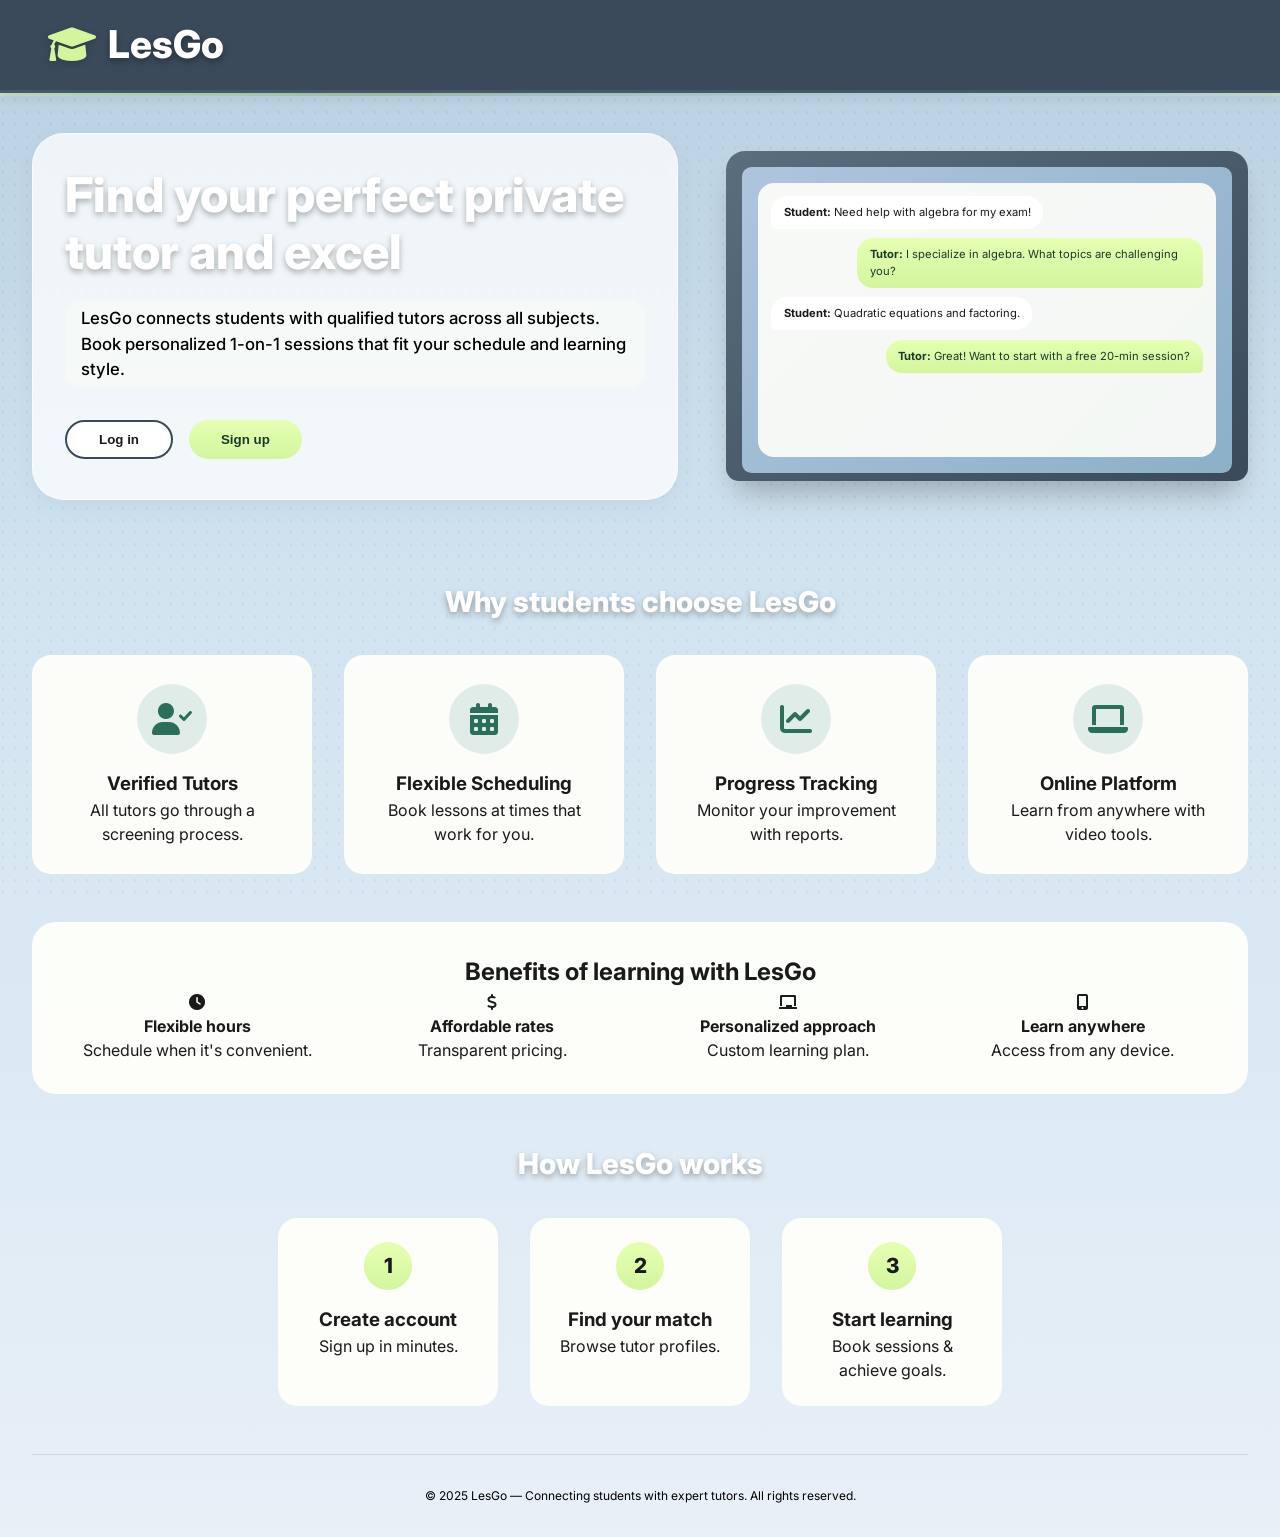
==== commit c373899f: "rr" ====
--- a/chat/index.html
+++ b/chat/index.html
@@ -247,7 +247,7 @@
     function loadUserData() {
       const storedUser = localStorage.getItem('lesgo_user');
       if (!storedUser) {
-        window.location.href = '../landing/index.html';
+        window.location.href = '../main/index.html';
         return;
       }
       currentUser = JSON.parse(storedUser);
@@ -421,9 +421,9 @@
       }
     }
 
-    // BACK BUTTON - goes directly to landing page (which will show dashboard if logged in)
+    // BACK BUTTON - goes directly to main page (which will show dashboard if logged in)
     document.getElementById('backToDashboardBtn')?.addEventListener('click', () => {
-      window.location.href = '../landing/index.html';
+      window.location.href = '../main/index.html';
     });
 
     loadUserData();
